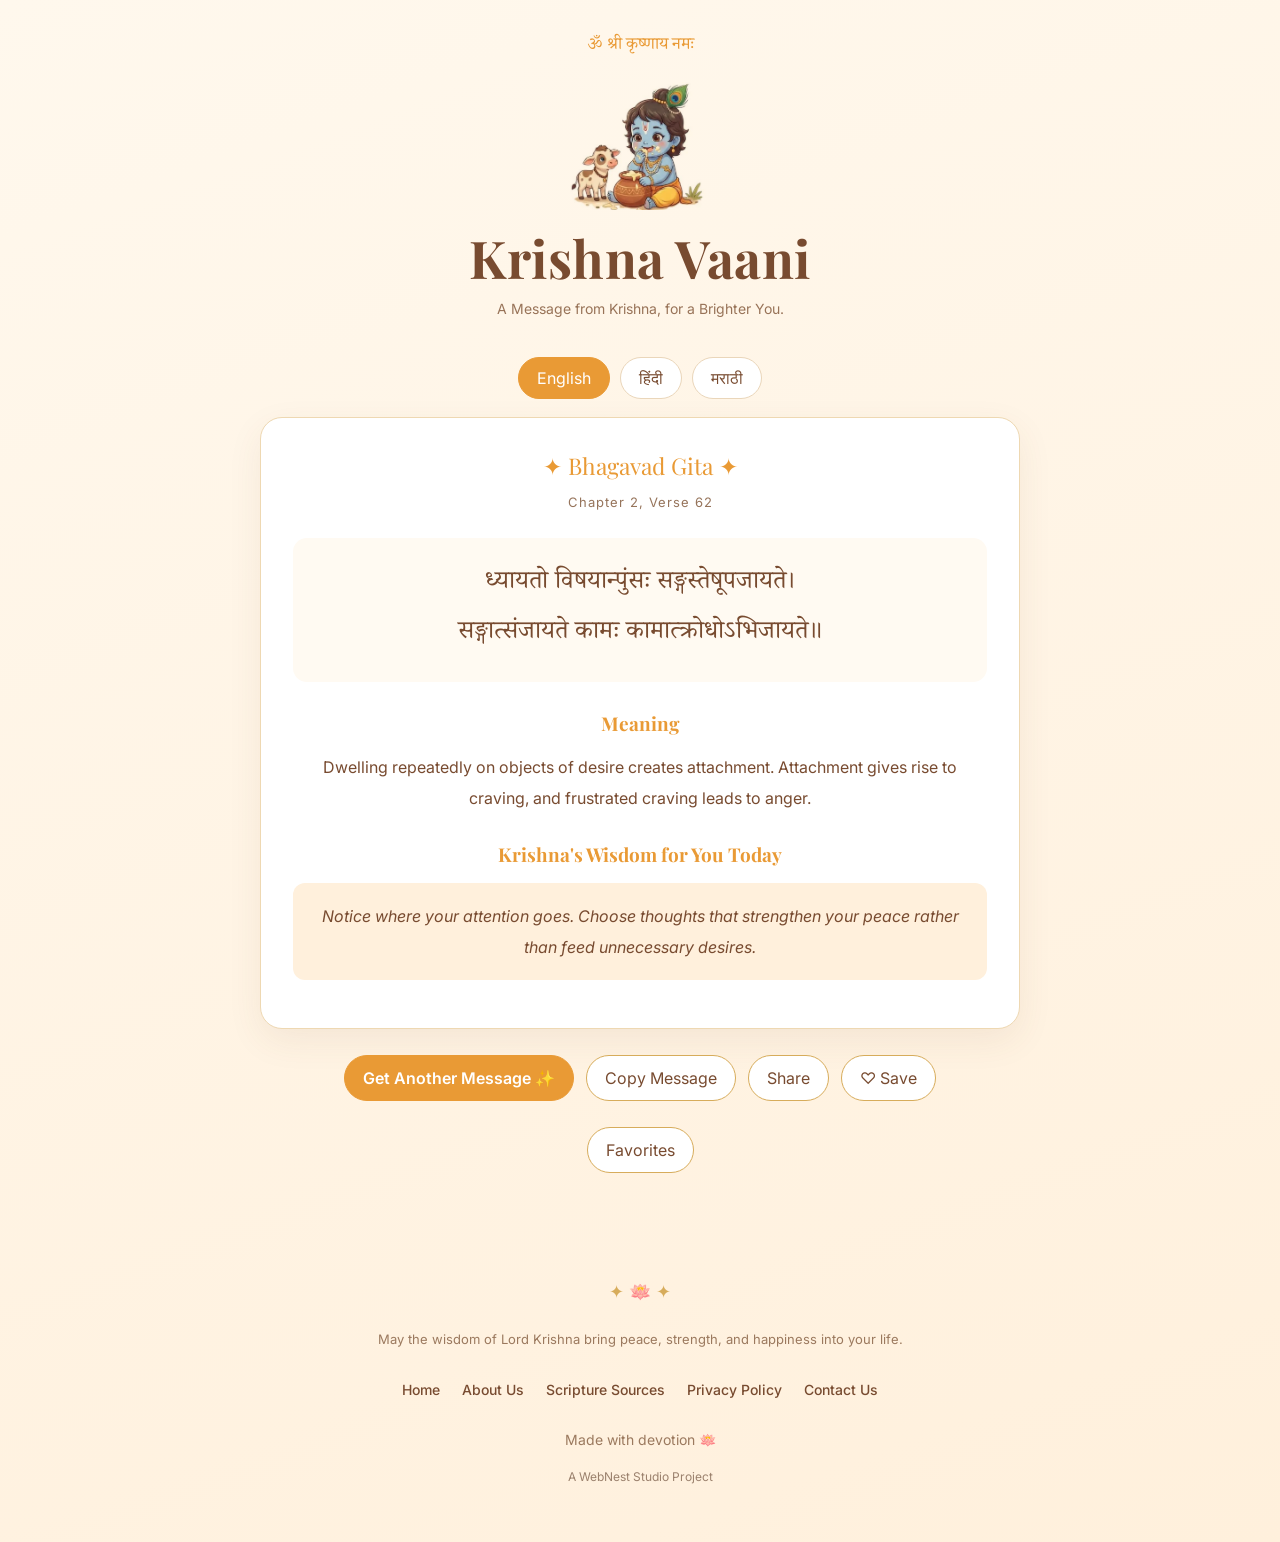
==== index.html @ 0828685c "Initial release of Krishna Vaani" ====
<!DOCTYPE html>
<html lang="en">
<head>
  <meta charset="UTF-8">
  <meta name="viewport" content="width=device-width, initial-scale=1.0">
  
  
<!-- SEO: Page title -->
<title>Krishna Vaani | Daily Bhagavad Gita Wisdom</title>

<!-- SEO: Page description -->
<meta
  name="description"
  content="Begin your day with Krishna Vaani. Discover uplifting Bhagavad Gita verses, positive reflections, and daily spiritual wisdom in English, Hindi, and Marathi."
>

<!-- SEO: Search engine indexing -->
<meta name="robots" content="index, follow">

<!-- SEO: Theme color -->
<meta name="theme-color" content="#FFF8ED">

<!-- SEO: Social sharing -->
<meta property="og:type" content="website">
<meta property="og:title"
      content="Krishna Vaani | Daily Bhagavad Gita Wisdom">
<meta property="og:description"
      content="A message from Krishna, for a brighter you. Read inspiring Bhagavad Gita teachings in English, Hindi, and Marathi.">

<meta name="twitter:card" content="summary">

  <link rel="stylesheet" href="style.css">
  <link rel="icon" type="image/png" href="assets/favicon.png">

</head>
<body>

  <main class="container">

    <header class="header">
      <p class="blessing">ॐ श्री कृष्णाय नमः</p>

      <div class="brand">
        <div class="krishna-art">
  <img
    src="assets/krishna.png"
    alt="Cute baby Lord Krishna with a peacock feather"
    class="krishna-image"
    width="140"
    height="140"
  >
</div>
        <h1>Krishna Vaani</h1>
        <p id="tagline">
          A Message from Krishna, for a Brighter You.
        </p>
      </div>

      <nav class="languages" aria-label="Select language">
        <button data-lang="en" aria-pressed="true">English</button>
        <button data-lang="hi" aria-pressed="false">हिंदी</button>
        <button data-lang="mr" aria-pressed="false">मराठी</button>
      </nav>
    </header>

    <section class="message-card" aria-label="Bhagavad Gita wisdom">
      <p class="scripture-title">✦ Bhagavad Gita ✦</p>
      <p id="reference">Loading message...</p>

      <div id="sanskrit" class="sanskrit" lang="sa"></div>

      <h2 id="meaning-label">Meaning</h2>
      <p id="meaning"></p>

      <h2 id="reflection-label">
        Krishna's Wisdom for You Today
      </h2>
      <p id="reflection"></p>
    </section>

    <div class="actions">
      <button id="next">Get Another Message ✨</button>
      <button id="copy">Copy Message</button>
      <button id="share">Share</button>
      <button id="save">♡ Save</button>
    </div>

    <div class="favorites-controls">
      <button id="toggle-favorites">Favorites</button>
    </div>

    <section id="favorites-panel" hidden>
      <h2 id="favorites-heading">Saved Favorites</h2>
      <p id="favorites-note">
        Favorites are stored only in this browser.
      </p>
      <div id="favorites-list"></div>
    </section>

    <p id="status" role="status" aria-live="polite"></p>

    
<footer class="site-footer">

  <div class="footer-divider">✦ 🪷 ✦</div>

  <p id="blessing">
    May the wisdom of Lord Krishna bring peace,
    strength, and happiness into your life.
  </p>

  <nav class="footer-links" aria-label="Footer navigation">
    <a href="index.html">Home</a>
    <a href="about.html">About Us</a>
    <a href="sources.html">Scripture Sources</a>
    <a href="privacy.html">Privacy Policy</a>
    <a href="contact.html">Contact Us</a>
  </nav>

  <p class="footer-brand">
    Made with devotion 🪷
  </p>

  <p class="footer-credit">
    A WebNest Studio Project
  </p>

</footer>


  </main>

  <script src="./script.js"></script>
</body>
</html>
---- style.css ----
@import url('https://fonts.googleapis.com/css2?family=Inter:wght@400;500;600;700&family=Noto+Serif+Devanagari:wght@400;500;600&family=Playfair+Display:wght@500;600;700&display=swap');

:root {
  --cream: #FFF8ED;
  --saffron: #E99A35;
  --brown: #784B30;
  --gold: #D7AC5B;
  --white: #FFFFFF;
  --peach: #FFF0DC;
}

* {
  box-sizing: border-box;
}

body {
  margin: 0;
  background: linear-gradient(160deg, #FFF8ED, #FFF0DC);
  color: var(--brown);
  font-family: 'Inter', sans-serif;
  min-height: 100vh;
}

button {
  font: inherit;
  cursor: pointer;
}

button:focus-visible {
  outline: 3px solid var(--brown);
  outline-offset: 3px;
}

.container {
  width: min(100% - 32px, 760px);
  margin: auto;
  padding: 30px 0 20px;
}

/* HEADER */

.header {
  text-align: center;
}

.blessing {
  font-family: 'Noto Serif Devanagari', serif;
  color: var(--saffron);
  font-size: 17px;
  margin-bottom: 18px;
}

.brand {
  position: relative;
  padding: 12px 0;
}

.brand h1 {
  font-family: 'Playfair Display', serif;
  font-size: clamp(34px, 6vw, 52px);
  margin: 0;
  color: var(--brown);
}

.brand p {
  font-size: 14px;
  line-height: 1.6;
  margin-top: 10px;
  color: #987358;
}

.krishna-art {
  font-size: 36px;
  margin-bottom: 8px;
}

/* LANGUAGE BUTTONS */

.languages {
  display: flex;
  justify-content: center;
  flex-wrap: wrap;
  gap: 10px;
  margin: 24px 0;
}

.languages button {
  background: var(--white);
  color: var(--brown);
  border: 1px solid #EAD6BA;
  border-radius: 25px;
  padding: 10px 18px;
}

.languages button:hover,
.languages button.active,
.languages button[aria-pressed="true"] {
  background: var(--saffron);
  color: white;
  border-color: var(--saffron);
}

/* MAIN MESSAGE CARD */

.message-card {
  background: var(--white);
  border: 1px solid #EED8B2;
  border-radius: 22px;
  padding: 38px;
  text-align: center;
  box-shadow: 0 12px 35px rgba(120, 75, 48, 0.08);
  animation: fadeIn 0.5s ease;
}

.scripture-title {
  font-family: 'Playfair Display', serif;
  color: var(--saffron);
  font-size: 23px;
  margin: 0 0 12px;
}

#reference {
  font-size: 13px;
  color: #96745B;
  letter-spacing: 1px;
}

.sanskrit {
  font-family: 'Noto Serif Devanagari', serif;
  font-size: clamp(18px, 3vw, 23px);
  line-height: 2;
  margin: 28px 0;
  padding: 22px 12px;
  background: #FFFAF2;
  border-radius: 14px;
  white-space: pre-line;
}

.message-card h2 {
  font-family: 'Playfair Display', 'Noto Serif Devanagari', serif;
  font-size: 19px;
  color: var(--saffron);
  margin-top: 28px;
}

#meaning,
#reflection {
  font-size: 15px;
  line-height: 1.9;
  overflow-wrap: anywhere;
}

#reflection {
  font-style: italic;
  background: var(--peach);
  padding: 18px;
  border-radius: 12px;
}

/* ACTION BUTTONS */

.actions {
  display: flex;
  flex-wrap: wrap;
  justify-content: center;
  gap: 12px;
  margin: 26px 0;
}

.actions button,
#toggle-favorites {
  border: 1px solid var(--gold);
  background: white;
  color: var(--brown);
  border-radius: 30px;
  padding: 12px 18px;
  transition: 0.2s ease;
}

.actions button:hover,
#toggle-favorites:hover {
  transform: translateY(-2px);
  background: var(--peach);
}

#next {
  background: var(--saffron);
  color: white;
  border-color: var(--saffron);
  font-weight: 600;
}

#next:hover {
  background: #D98920;
}

.favorites-controls {
  text-align: center;
}

#favorites-panel {
  margin-top: 22px;
  padding: 24px;
  background: white;
  border-radius: 18px;
  border: 1px solid #EED8B2;
}

#favorites-panel[hidden] {
  display: none;
}

#favorites-panel h2 {
  font-family: 'Playfair Display', serif;
}

#favorites-list > * {
  padding: 12px 0;
  border-bottom: 1px solid #F0E1CD;
}

#favorites-list button {
  margin: 8px;
  border: 1px solid var(--gold);
  border-radius: 20px;
  padding: 8px 14px;
  background: var(--cream);
  color: var(--brown);
}

#status {
  text-align: center;
  min-height: 22px;
  color: var(--brown);
}

/* FOOTER */

footer {
  text-align: center;
  padding: 28px 12px;
  font-size: 13px;
  color: #9B795E;
  line-height: 1.8;
}

/* ANIMATIONS */

@keyframes fadeIn {
  from {
    opacity: 0;
    transform: translateY(8px);
  }

  to {
    opacity: 1;
    transform: translateY(0);
  }
}

/* MOBILE RESPONSIVENESS */

@media (max-width: 600px) {
  .container {
    width: min(100% - 24px, 760px);
    padding-top: 18px;
  }

  .brand h1 {
    font-size: 36px;
  }

  .krishna-art {
    font-size: 30px;
  }

  .message-card {
    padding: 24px 17px;
    border-radius: 18px;
  }

  .sanskrit {
    padding: 16px 8px;
  }

  .actions {
    display: grid;
    grid-template-columns: repeat(2, minmax(0, 1fr));
    gap: 10px;
  }

  .actions button {
    padding: 12px 8px;
    font-size: 13px;
  }

  #next {
    grid-column: 1 / -1;
  }

  .languages button {
    padding: 9px 13px;
    font-size: 13px;
  }
}

@media (max-width: 350px) {
  .actions {
    grid-template-columns: 1fr;
  }

  #next {
    grid-column: auto;
  }
}

@media (prefers-reduced-motion: reduce) {
  *,
  *::before,
  *::after {
    animation-duration: 0.01ms !important;
    transition-duration: 0.01ms !important;
  }
}



/* PHASE 6 — KRISHNA ILLUSTRATION */

.krishna-art {
  display: flex;
  justify-content: center;
  align-items: center;
  margin-bottom: 10px;
}

.krishna-image {
  width: 140px;
  height: 140px;
  object-fit: contain;
  border-radius: 24px;
  mix-blend-mode: multiply;
  transition: transform 0.3s ease;
}

.krishna-image:hover {
  transform: scale(1.04);
}

/* Elegant heading refinement */

.brand h1 {
  letter-spacing: 0.5px;
}

.message-card {
  transition: box-shadow 0.3s ease;
}

.message-card:hover {
  box-shadow: 0 15px 40px rgba(120, 75, 48, 0.11);
}

/* Small gold divider above footer */

footer::before {
  content: "✦ 🪷 ✦";
  display: block;
  color: #D7AC5B;
  font-size: 17px;
  margin-bottom: 20px;
}

/* MOBILE */

@media (max-width: 600px) {
  .krishna-image {
    width: 95px;
    height: 95px;
  }

  .krishna-art {
    margin-bottom: 8px;
  }
}

@media (prefers-reduced-motion: reduce) {
  .krishna-image {
    transition: none;
  }

  .krishna-image:hover {
    transform: none;
  }
}



/* PHASE 6 — FINAL READABILITY IMPROVEMENTS */

.container {
  padding-top: 16px;
}

.blessing {
  margin-bottom: 8px;
}

.brand {
  padding: 5px 0;
}

.brand p {
  margin-top: 6px;
}

.languages {
  margin: 18px 0;
}

.message-card {
  padding: 32px;
}

.sanskrit {
  font-size: clamp(20px, 2.5vw, 25px);
  line-height: 2;
}

#meaning,
#reflection {
  font-size: 16px;
  line-height: 1.9;
}

@media (max-width: 600px) {
  .message-card {
    padding: 24px 17px;
  }

  #meaning,
  #reflection {
    font-size: 15px;
  }
}

/* MOBILE FINAL POLISH */

@media (max-width: 600px) {

  .message-card {
    padding: 22px 16px;
  }

  .sanskrit {
    margin: 20px 0;
    padding: 16px 10px;
    line-height: 1.8;
  }

  .message-card h2 {
    font-size: 17px;
    margin-top: 22px;
  }

  #meaning,
  #reflection {
    line-height: 1.75;
  }

  #reflection {
    padding: 14px;
  }

  .brand h1 {
    font-size: 34px;
  }

  .languages {
    margin: 16px 0;
  }
}


/* ABOUT PAGE */

.about-content {
  text-align: left;
}

.about-content h2 {
  color: #784B30;
  font-size: 21px;
  margin-top: 28px;
  margin-bottom: 12px;
}

.about-content p {
  font-size: 16px;
  line-height: 1.9;
  margin-bottom: 16px;
  color: #624B3B;
}

.page-link {
  display: inline-block;
  background: #E99A35;
  color: white;
  padding: 13px 25px;
  border-radius: 30px;
  text-decoration: none;
  font-weight: 600;
  transition: background 0.3s ease;
}

.page-link:hover {
  background: #C77F22;
}

@media (max-width: 600px) {
  .about-content h2 {
    font-size: 19px;
  }

  .about-content p {
    font-size: 15px;
  }
}



/* CONTACT PAGE */

.contact-email {
  display: inline-block;
  color: #B87524;
  font-weight: 600;
  font-size: 17px;
  text-decoration: underline;
  text-underline-offset: 4px;
  overflow-wrap: anywhere;
}

.contact-email:hover {
  color: #784B30;
}

.contact-note {
  font-size: 14px !important;
  color: #92765F !important;
}


/* SCRIPTURE SOURCES PAGE */

.source-list {
  padding-left: 24px;
  margin: 20px 0;
}

.source-list li {
  margin-bottom: 24px;
  line-height: 1.8;
  color: #784B30;
}

.source-list li strong {
  font-size: 17px;
}

.source-list li p {
  margin: 6px 0;
}

.source-list a,
.about-content a:not(.page-link) {
  color: #B87524;
  font-weight: 600;
  text-underline-offset: 4px;
  overflow-wrap: anywhere;
}

.source-list a:hover,
.about-content a:hover {
  color: #784B30;
}

@media (max-width: 600px) {
  .source-list {
    padding-left: 18px;
  }

  .source-list li strong {
    font-size: 16px;
  }
}



/* PHASE 7.4 — FOOTER NAVIGATION */

.site-footer {
  text-align: center;
  padding: 30px 12px 22px;
  margin-top: 35px;
}

.footer-divider {
  color: #D7AC5B;
  font-size: 18px;
  margin-bottom: 20px;
}

.site-footer::before {
  display: none;
}

.footer-links {
  display: flex;
  justify-content: center;
  align-items: center;
  flex-wrap: wrap;
  gap: 12px 22px;
  margin: 25px auto;
}

.footer-links a {
  color: #784B30;
  text-decoration: none;
  font-size: 14px;
  font-weight: 500;
  transition: color 0.2s ease;
}

.footer-links a:hover {
  color: #E99A35;
  text-decoration: underline;
  text-underline-offset: 4px;
}

.footer-links a:focus-visible {
  outline: 2px solid #E99A35;
  outline-offset: 4px;
  border-radius: 3px;
}

.footer-brand {
  margin-top: 18px;
  font-size: 14px;
}

.footer-credit {
  font-size: 12px;
  color: #9B816D;
  margin-top: 8px;
}

/* MOBILE FOOTER */

@media (max-width: 600px) {
  .site-footer {
    padding: 25px 8px 18px;
  }

  .footer-links {
    gap: 12px 16px;
  }

  .footer-links a {
    font-size: 13px;
  }
}
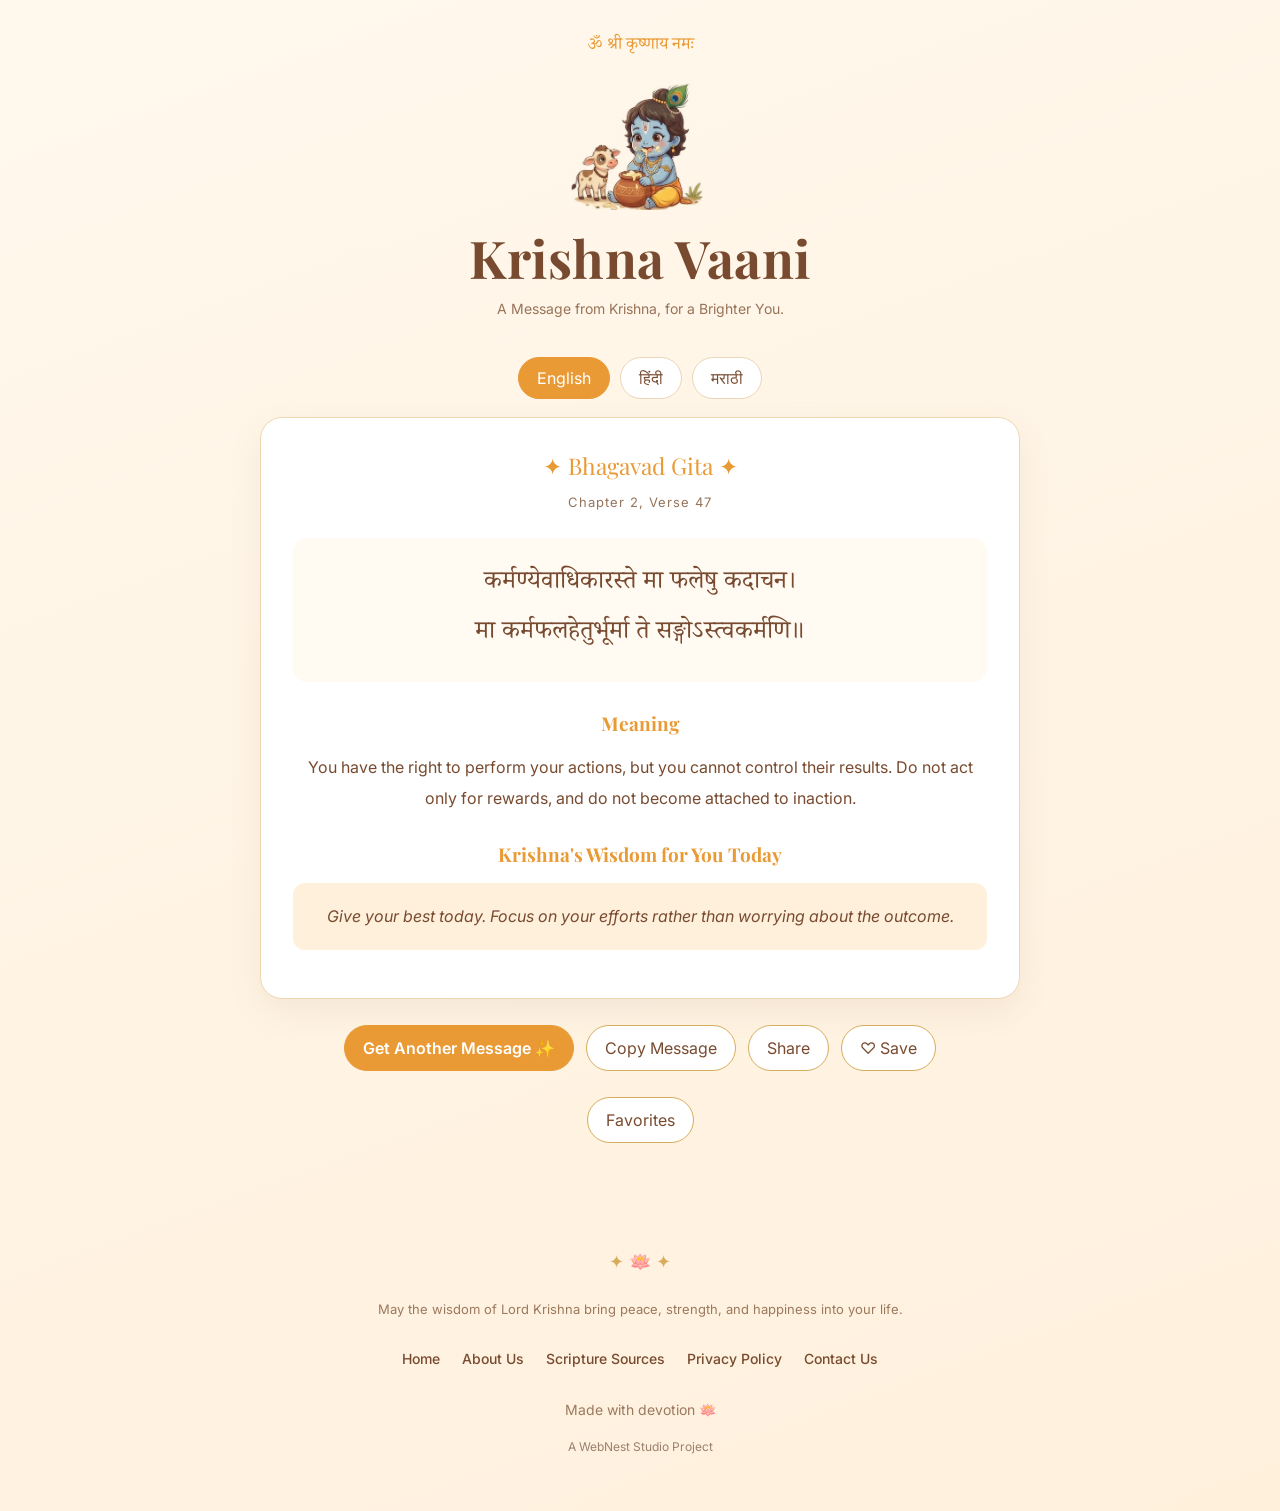
==== commit 4f42f7d6: "Add Google Search Console verification file" ====
--- a/index.html
+++ b/index.html
@@ -3,6 +3,7 @@
 <html lang="en">
 <head>
   <meta charset="UTF-8">
+  <meta name="google-site-verification" content="RBv6J2PZx6m79KZ3nwgyc_ctPUBPmcMekk1My7mF_WQ" />
   <meta name="viewport" content="width=device-width, initial-scale=1.0">
   
   
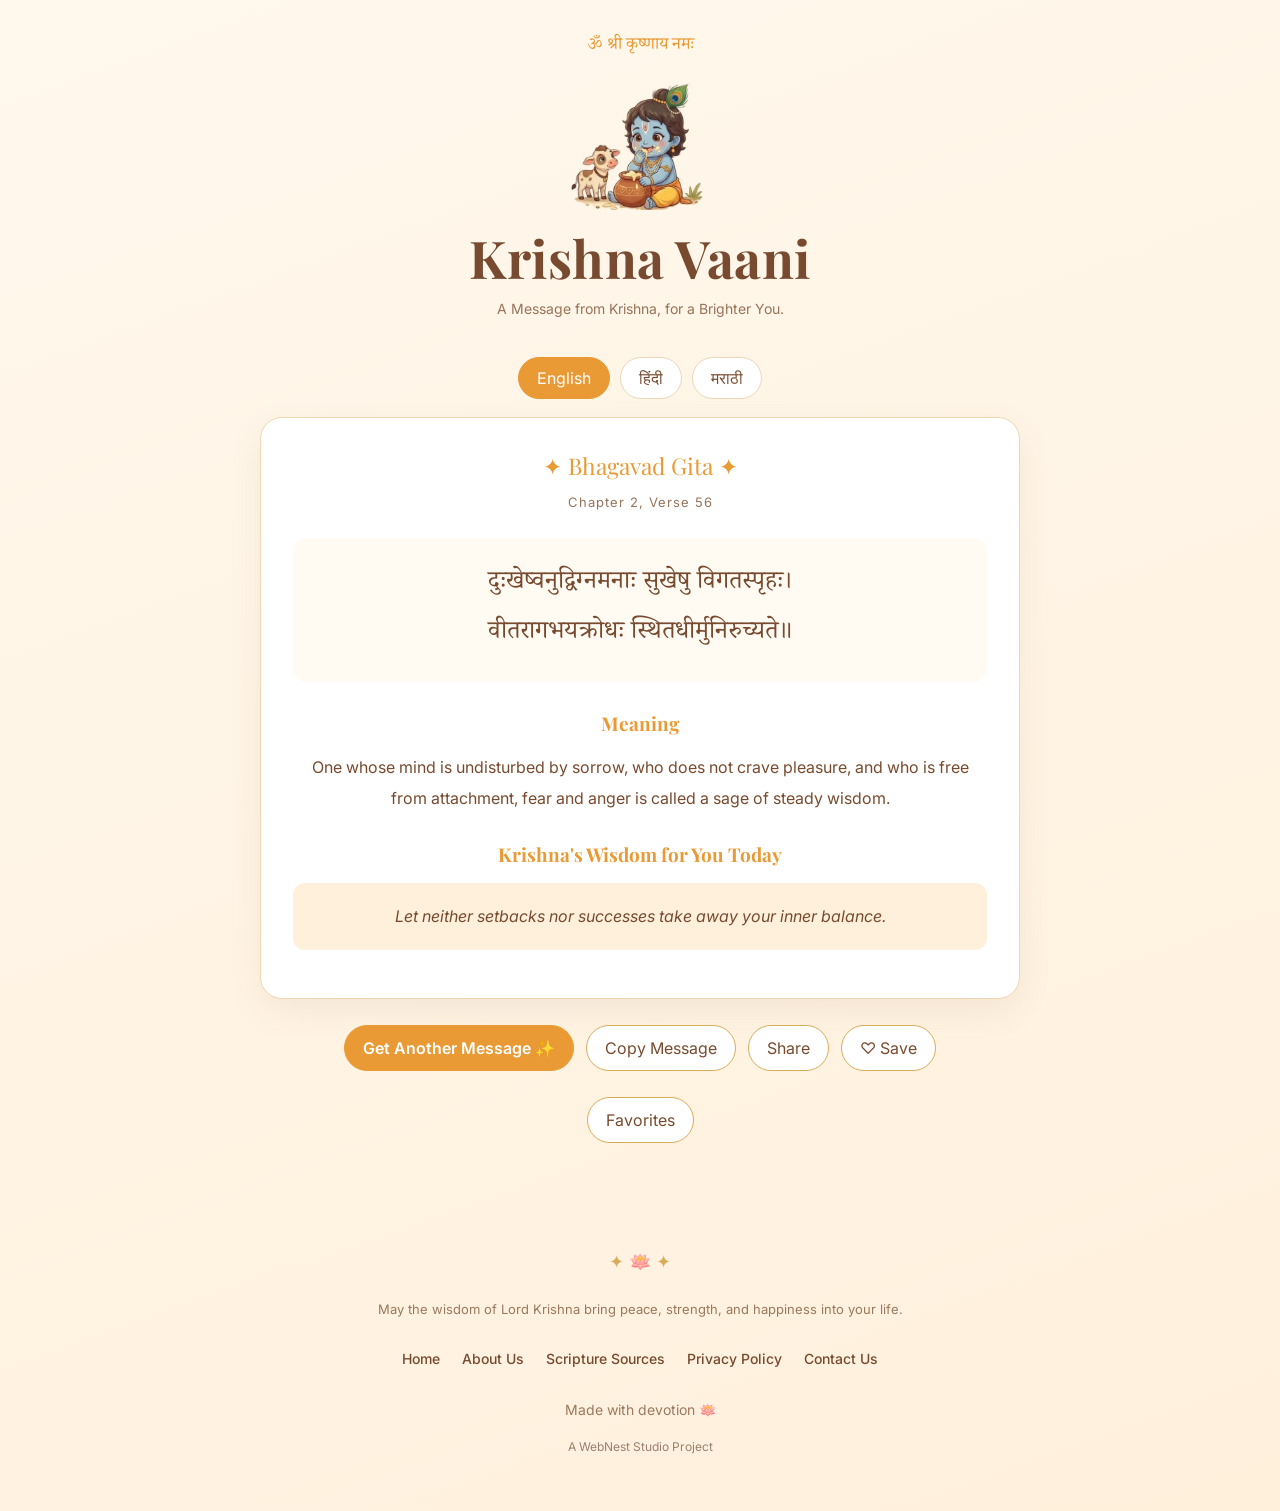
==== commit d339b77a: "Optimize Krishna illustration with WebP" ====
--- a/index.html
+++ b/index.html
@@ -44,13 +44,17 @@
 
       <div class="brand">
         <div class="krishna-art">
-  <img
-    src="assets/krishna.png"
-    alt="Cute baby Lord Krishna with a peacock feather"
-    class="krishna-image"
-    width="140"
-    height="140"
-  >
+  
+<img
+  src="assets/krishna.webp"
+  alt="Illustration of baby Lord Krishna"
+  class="krishna-image"
+  width="140"
+  height="140"
+  decoding="async"
+  fetchpriority="high"
+>
+
 </div>
         <h1>Krishna Vaani</h1>
         <p id="tagline">
